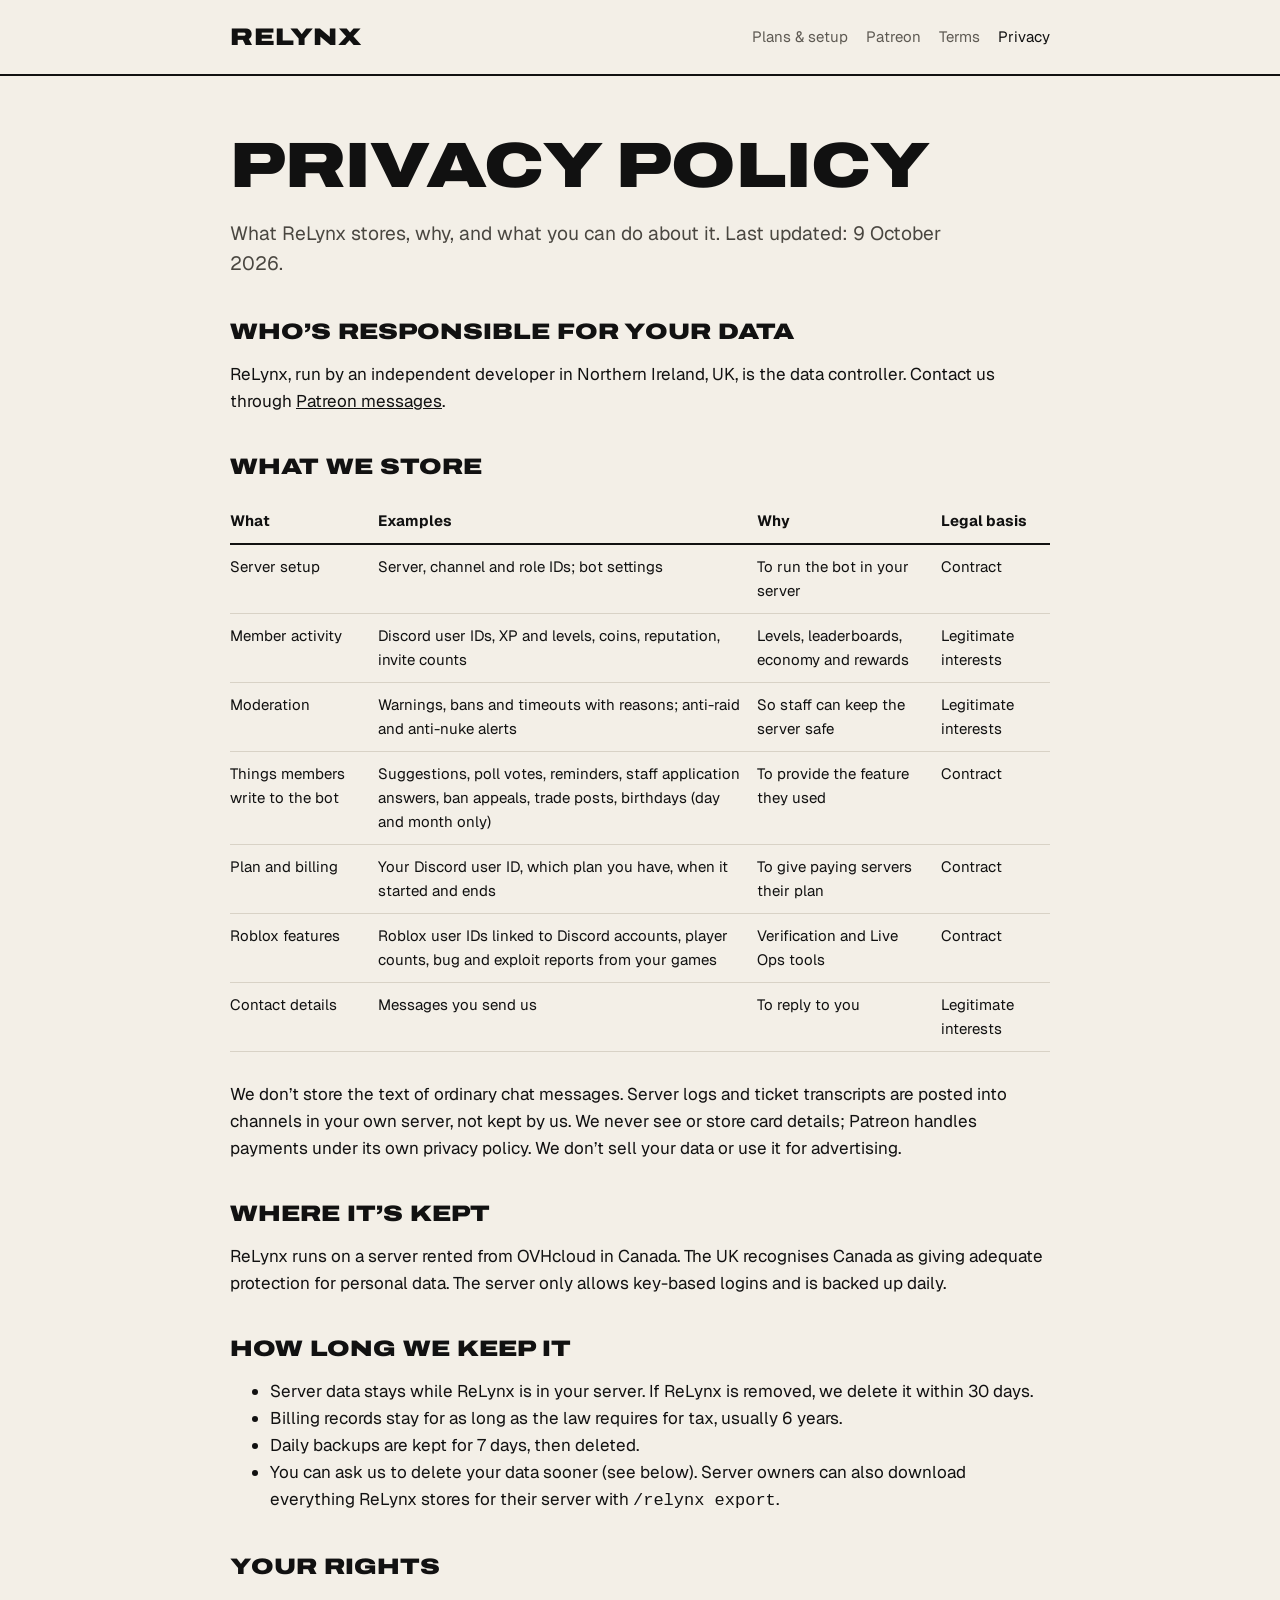
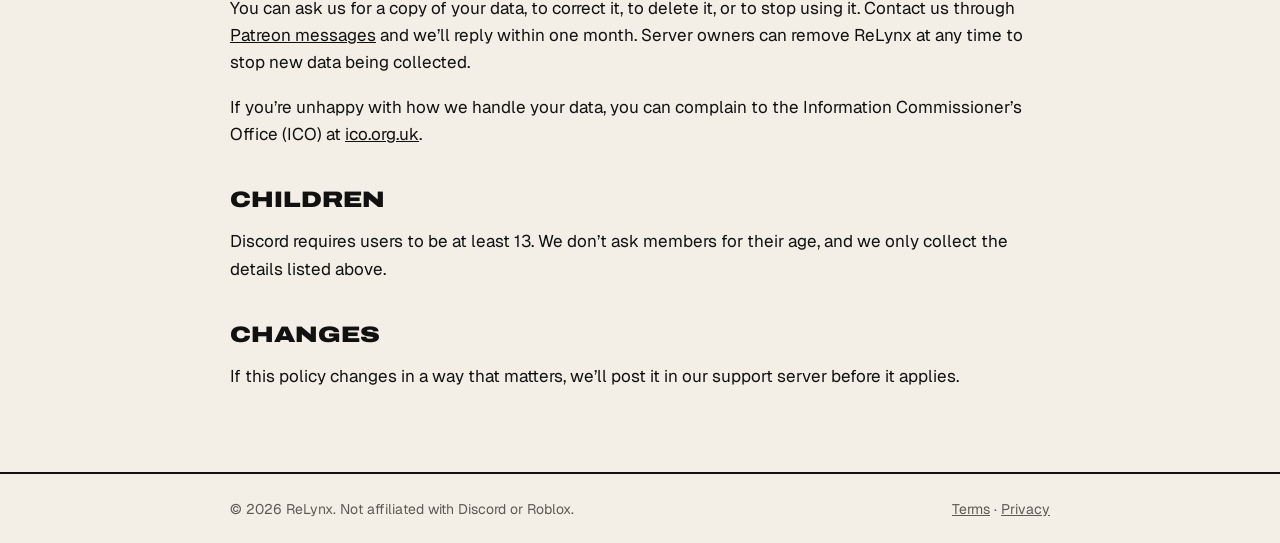
==== privacy.html @ 4cda8c68 "Add files via upload" ====
<!doctype html>
<html lang="en-GB">
<head>
<meta charset="utf-8">
<meta name="viewport" content="width=device-width, initial-scale=1">
<title>ReLynx Privacy Policy</title>
<meta name="description" content="What ReLynx stores, why, and your rights.">
<link rel="preconnect" href="https://fonts.googleapis.com">
<link rel="preconnect" href="https://fonts.gstatic.com" crossorigin>
<link href="https://fonts.googleapis.com/css2?family=Archivo:wdth,wght@125,900&family=Geist:wght@400;500;700&display=swap" rel="stylesheet">
<link rel="stylesheet" href="style.css">
</head>
<body>
<header><div class="wrap">
<a class="logo" href="index.html">RELYNX</a>
<nav>
<a href="https://claude.ai/artifact/FEMWJnR3HZwRDaKxJMdrsh">Plans &amp; setup</a>
<a href="https://www.patreon.com/c/Re_Lynx">Patreon</a>
<a href="terms.html">Terms</a>
<a href="privacy.html" aria-current="page">Privacy</a>
</nav>
</div></header>
<main><div class="wrap">

<h1>Privacy Policy</h1>
<p class="lead">What ReLynx stores, why, and what you can do about it. Last updated: 9 October 2026.</p>

<h2>Who’s responsible for your data</h2>
<p>ReLynx, run by an independent developer in Northern Ireland, UK, is the data controller. Contact us through <a href="https://www.patreon.com/c/Re_Lynx">Patreon messages</a>.</p>

<h2>What we store</h2>
<div class="table-scroll"><table>
<tr><th>What</th><th>Examples</th><th>Why</th><th>Legal basis</th></tr>
<tr><td>Server setup</td><td>Server, channel and role IDs; bot settings</td><td>To run the bot in your server</td><td>Contract</td></tr>
<tr><td>Member activity</td><td>Discord user IDs, XP and levels, coins, reputation, invite counts</td><td>Levels, leaderboards, economy and rewards</td><td>Legitimate interests</td></tr>
<tr><td>Moderation</td><td>Warnings, bans and timeouts with reasons; anti-raid and anti-nuke alerts</td><td>So staff can keep the server safe</td><td>Legitimate interests</td></tr>
<tr><td>Things members write to the bot</td><td>Suggestions, poll votes, reminders, staff application answers, ban appeals, trade posts, birthdays (day and month only)</td><td>To provide the feature they used</td><td>Contract</td></tr>
<tr><td>Plan and billing</td><td>Your Discord user ID, which plan you have, when it started and ends</td><td>To give paying servers their plan</td><td>Contract</td></tr>
<tr><td>Roblox features</td><td>Roblox user IDs linked to Discord accounts, player counts, bug and exploit reports from your games</td><td>Verification and Live Ops tools</td><td>Contract</td></tr>
<tr><td>Contact details</td><td>Messages you send us</td><td>To reply to you</td><td>Legitimate interests</td></tr>
</table></div>
<p>We don’t store the text of ordinary chat messages. Server logs and ticket transcripts are posted into channels in your own server, not kept by us. We never see or store card details; Patreon handles payments under its own privacy policy. We don’t sell your data or use it for advertising.</p>

<h2>Where it’s kept</h2>
<p>ReLynx runs on a server rented from OVHcloud in Canada. The UK recognises Canada as giving adequate protection for personal data. The server only allows key-based logins and is backed up daily.</p>

<h2>How long we keep it</h2>
<ul>
<li>Server data stays while ReLynx is in your server. If ReLynx is removed, we delete it within 30 days.</li>
<li>Billing records stay for as long as the law requires for tax, usually 6 years.</li>
<li>Daily backups are kept for 7 days, then deleted.</li>
<li>You can ask us to delete your data sooner (see below). Server owners can also download everything ReLynx stores for their server with <code>/relynx export</code>.</li>
</ul>

<h2>Your rights</h2>
<p>You can ask us for a copy of your data, to correct it, to delete it, or to stop using it. Contact us through <a href="https://www.patreon.com/c/Re_Lynx">Patreon messages</a> and we’ll reply within one month. Server owners can remove ReLynx at any time to stop new data being collected.</p>
<p>If you’re unhappy with how we handle your data, you can complain to the Information Commissioner’s Office (ICO) at <a href="https://ico.org.uk">ico.org.uk</a>.</p>

<h2>Children</h2>
<p>Discord requires users to be at least 13. We don’t ask members for their age, and we only collect the details listed above.</p>

<h2>Changes</h2>
<p>If this policy changes in a way that matters, we’ll post it in our support server before it applies.</p>
</div></main>
<footer><div class="wrap">
<span>© 2026 ReLynx. Not affiliated with Discord or Roblox.</span>
<span><a href="terms.html">Terms</a> · <a href="privacy.html">Privacy</a></span>
</div></footer>
</body>
</html>
---- style.css ----
:root{--ink:#111111;--paper:#F3EFE7;--card:#FAF8F3;--line:#D8D2C6;--muted:#5E5A53;--amber:#E5A23A}
*{box-sizing:border-box}
body{margin:0;background:var(--paper);color:var(--ink);font:17px/1.6 'Geist',system-ui,-apple-system,Segoe UI,sans-serif}
a{color:var(--ink)}
a:hover{color:#6b4a12}
.wrap{max-width:860px;margin:0 auto;padding:0 20px}
header{border-bottom:2px solid var(--ink)}
header .wrap{display:flex;align-items:center;justify-content:space-between;gap:16px;padding-top:18px;padding-bottom:18px;flex-wrap:wrap}
.logo{font-family:'Archivo',sans-serif;font-variation-settings:'wdth' 125;font-weight:900;font-size:1.5rem;text-decoration:none;letter-spacing:.5px}
nav{display:flex;gap:18px;flex-wrap:wrap;font-size:15px}
nav a{text-decoration:none;color:var(--muted)}
nav a:hover,nav a[aria-current]{color:var(--ink)}
h1,h2{font-family:'Archivo',sans-serif;font-variation-settings:'wdth' 125;font-weight:900;line-height:1.05;text-transform:uppercase}
h1{font-size:clamp(2.2rem,6vw,4rem);margin:56px 0 18px}
h2{font-size:1.4rem;margin:40px 0 8px}
h3{font-size:1.05rem;margin:28px 0 6px}
.lead{font-size:1.2rem;color:#4A4741;max-width:56ch}
.buttons{display:flex;gap:12px;flex-wrap:wrap;margin:28px 0 8px}
.btn{display:inline-block;padding:13px 20px;border:2px solid var(--ink);text-decoration:none;font-weight:700;min-height:44px}
.btn.primary{background:var(--ink);color:var(--paper)}
.btn.primary:hover{background:#333;color:var(--paper)}
.btn:hover{background:#E8E2D6}
.grid{display:grid;grid-template-columns:repeat(auto-fit,minmax(220px,1fr));gap:0;border-top:2px solid var(--ink);margin:40px 0}
.grid div{padding:20px 20px 20px 0;border-bottom:1px solid var(--line)}
.grid b{display:block;margin-bottom:4px}
.grid span{color:#4A4741;font-size:15px}
table{border-collapse:collapse;width:100%;margin:12px 0;font-size:15px}
th,td{text-align:left;padding:10px 12px 10px 0;border-bottom:1px solid var(--line);vertical-align:top}
th{border-bottom:2px solid var(--ink)}
.table-scroll{overflow-x:auto}
.note{background:var(--card);border:1px solid var(--line);padding:14px 16px;font-size:15px;color:#4A4741}
main{padding-bottom:64px}
footer{border-top:2px solid var(--ink);padding:24px 0;font-size:14px;color:var(--muted)}
footer .wrap{display:flex;gap:18px;flex-wrap:wrap;justify-content:space-between}
footer a{color:var(--muted)}
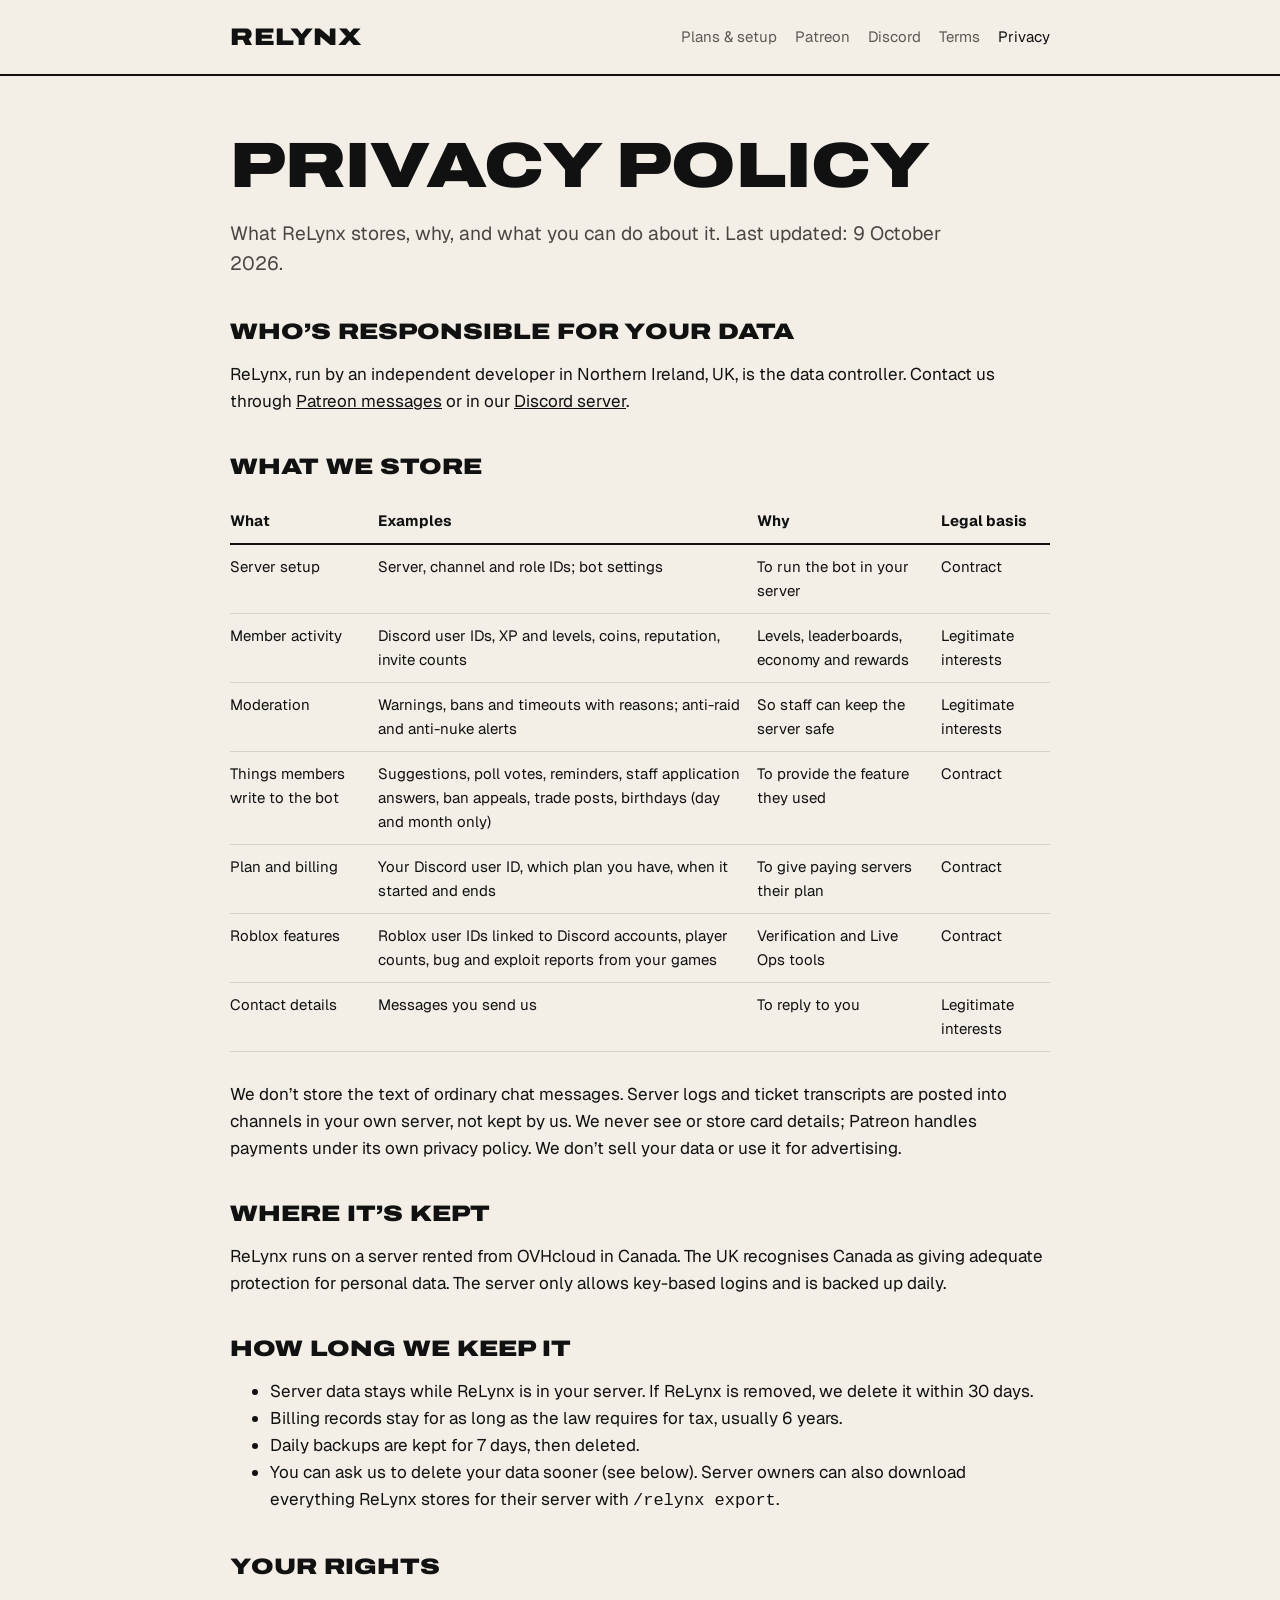
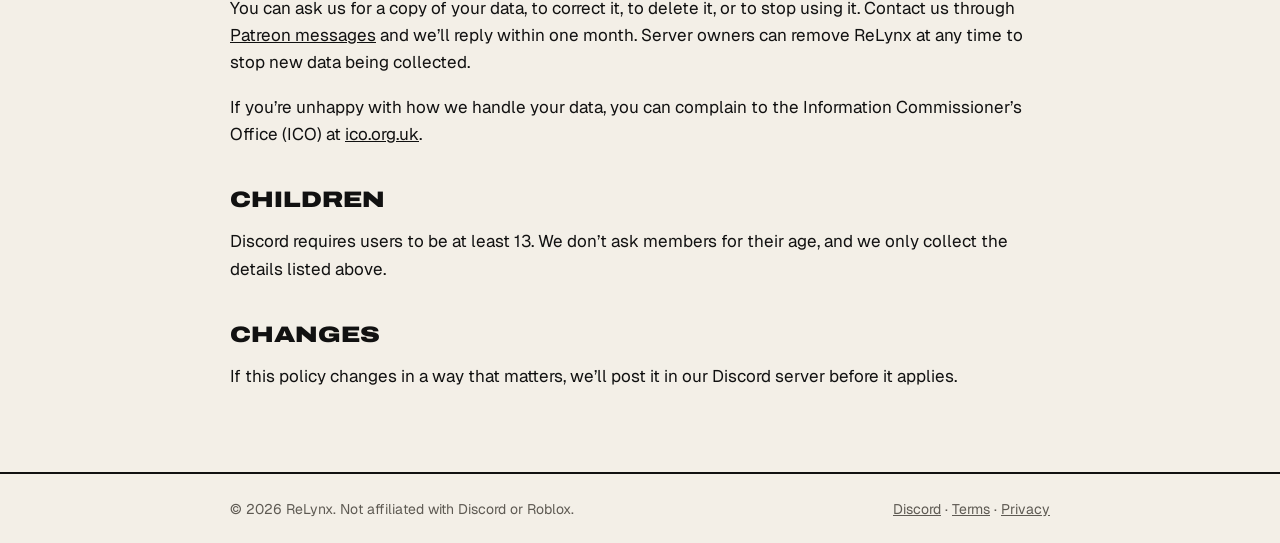
==== commit f7c5643f: "Add Discord server links" ====
--- a/privacy.html
+++ b/privacy.html
@@ -16,6 +16,7 @@
 <nav>
 <a href="https://claude.ai/artifact/FEMWJnR3HZwRDaKxJMdrsh">Plans &amp; setup</a>
 <a href="https://www.patreon.com/c/Re_Lynx">Patreon</a>
+<a href="https://discord.gg/3yExKCKQT">Discord</a>
 <a href="terms.html">Terms</a>
 <a href="privacy.html" aria-current="page">Privacy</a>
 </nav>
@@ -26,7 +27,7 @@
 <p class="lead">What ReLynx stores, why, and what you can do about it. Last updated: 9 October 2026.</p>
 
 <h2>Who’s responsible for your data</h2>
-<p>ReLynx, run by an independent developer in Northern Ireland, UK, is the data controller. Contact us through <a href="https://www.patreon.com/c/Re_Lynx">Patreon messages</a>.</p>
+<p>ReLynx, run by an independent developer in Northern Ireland, UK, is the data controller. Contact us through <a href="https://www.patreon.com/c/Re_Lynx">Patreon messages</a> or in our <a href="https://discord.gg/3yExKCKQT">Discord server</a>.</p>
 
 <h2>What we store</h2>
 <div class="table-scroll"><table>
@@ -60,11 +61,11 @@
 <p>Discord requires users to be at least 13. We don’t ask members for their age, and we only collect the details listed above.</p>
 
 <h2>Changes</h2>
-<p>If this policy changes in a way that matters, we’ll post it in our support server before it applies.</p>
+<p>If this policy changes in a way that matters, we’ll post it in our Discord server before it applies.</p>
 </div></main>
 <footer><div class="wrap">
 <span>© 2026 ReLynx. Not affiliated with Discord or Roblox.</span>
-<span><a href="terms.html">Terms</a> · <a href="privacy.html">Privacy</a></span>
+<span><a href="https://discord.gg/3yExKCKQT">Discord</a> · <a href="terms.html">Terms</a> · <a href="privacy.html">Privacy</a></span>
 </div></footer>
 </body>
 </html>
